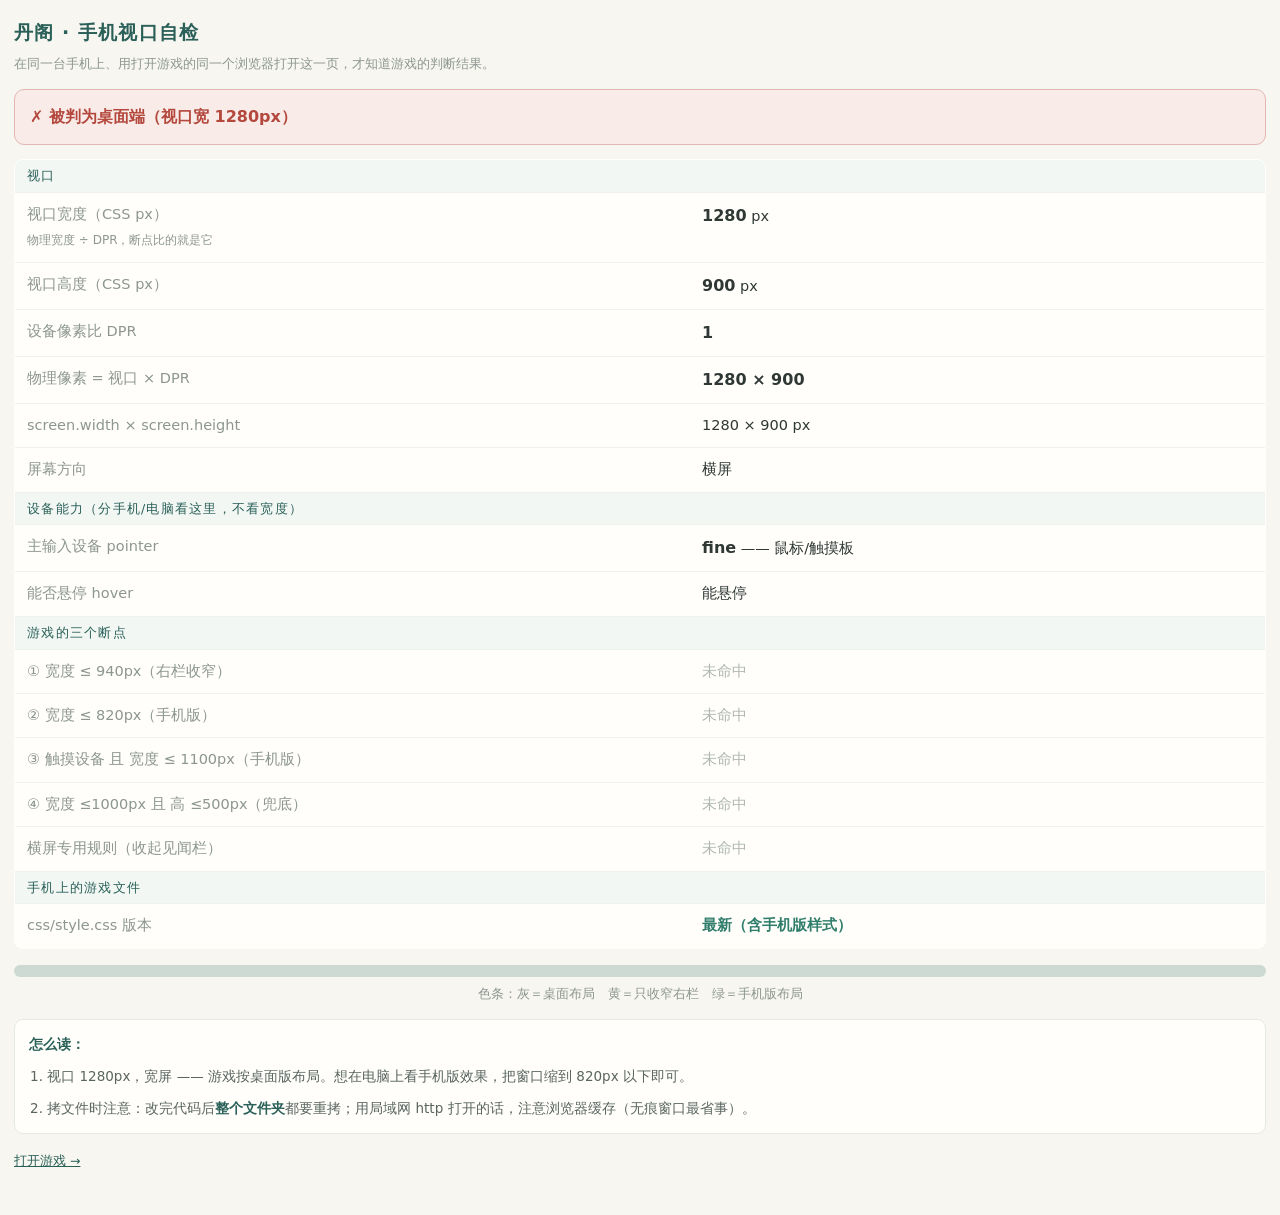
==== z-TempForAI/viewport-check.html @ 203ab41e "更新手机检测" ====
<!DOCTYPE html>
<html lang="zh-CN">

<head>
  <meta charset="UTF-8">
  <meta name="viewport" content="width=device-width, initial-scale=1">
  <title>丹阁 · 手机视口自检</title>
  <!-- 加载游戏样式表只为读出 --dange-css-ver（判断手机上是不是最新 CSS）；随之而来的全局样式由下面这层 <style> 覆盖 -->
  <link rel="stylesheet" href="../css/style.css" onerror="window.__vhCssMissing=1">
  <style>
    /* 覆盖游戏样式表的影响：本页只要「白底 + 可滚动」 */
    html, body { height: auto; overflow: auto; }
    body {
      background: #f7f6f0; color: #2f3835;
      margin: 0; padding: 16px 14px 30px;
      font: 15px/1.75 "Microsoft YaHei", "PingFang SC", system-ui, sans-serif;
      -webkit-text-size-adjust: 100%;
    }

    h1 { margin: 0 0 4px; font-size: 19px; letter-spacing: .06em; color: #2a6058; }
    .vh-sub { margin: 0 0 14px; font-size: 12.5px; color: #8d9691; }

    .vh-verdict { padding: 13px 15px; border-radius: 10px; font-weight: 700; margin-bottom: 14px; font-size: 16px; }
    .vh-verdict.yes { background: #e8f3f0; border: 1px solid #b9dcd0; color: #2f7d6a; }
    .vh-verdict.mid { background: #f9f2dd; border: 1px solid #e0cd9c; color: #8a6a12; }
    .vh-verdict.no { background: #f8ebe8; border: 1px solid #e2b6b0; color: #b4483d; }

    table { width: 100%; border-collapse: collapse; background: #fffefb; border: 1px solid #e4e9e4; border-radius: 9px; overflow: hidden; font-size: 14.5px; }
    td { padding: 9px 12px; border-bottom: 1px solid #eef1ee; vertical-align: top; }
    td:first-child { color: #8d9691; width: 54%; }
    td b { font-size: 16px; }
    tr:last-child td { border-bottom: 0; }
    tr.vh-sep td { background: #f2f7f4; color: #2a6058; font-size: 12.5px; letter-spacing: .1em; padding: 5px 12px; }

    .vh-hit { color: #2f7d6a; font-weight: 700; }
    .vh-miss { color: #b0b8b3; }
    .vh-bad { color: #b4483d; font-weight: 700; }

    .vh-block { margin-top: 14px; padding: 12px 14px; background: #fffefb; border: 1px solid #e4e9e4; border-radius: 9px; font-size: 13.5px; line-height: 1.8; color: #5a6560; }
    .vh-block b { color: #2a6058; }
    .vh-block ol { margin: 8px 0 0; padding-left: 1.35em; }
    .vh-block li { margin-bottom: 8px; }
    .vh-block li:last-child { margin-bottom: 0; }

    .vh-probe { height: 12px; border-radius: 6px; background: #cdd9d3; margin-top: 16px; }
    .vh-probe-label { margin-top: 6px; font-size: 12.5px; color: #8d9691; text-align: center; }
    @media (max-width: 940px) { .vh-probe { background: #e0cd9c; } }
    @media (max-width: 820px), (pointer: coarse) and (max-width: 1100px), (max-width: 1000px) and (max-height: 500px) { .vh-probe { background: #2f7d6a; } }
  </style>
</head>

<body>
  <h1>丹阁 · 手机视口自检</h1>
  <p class="vh-sub">在同一台手机上、用打开游戏的同一个浏览器打开这一页，才知道游戏的判断结果。</p>

  <div id="vh-verdict" class="vh-verdict"></div>
  <table>
    <tbody id="vh-rows"></tbody>
  </table>

  <div class="vh-probe"></div>
  <div class="vh-probe-label">色条：灰＝桌面布局　黄＝只收窄右栏　绿＝手机版布局</div>

  <div class="vh-block" id="vh-tips"></div>

  <p class="vh-sub" style="margin-top:16px">
    <a href="../index.html" style="color:#2a6058">打开游戏 →</a>
  </p>

  <script>
    (function () {
      var Q_PHONE = '(max-width: 820px), (pointer: coarse) and (max-width: 1100px), (max-width: 1000px) and (max-height: 500px)';
      var Q_LAND = '(max-width: 1000px) and (max-height: 500px), (pointer: coarse) and (orientation: landscape) and (max-height: 620px)';

      function render() {
        var W = window.innerWidth, H = window.innerHeight;
        var dpr = window.devicePixelRatio || 1;
        var sc = window.screen || {};
        var q = function (s) { return window.matchMedia(s).matches; };

        var m940 = q('(max-width: 940px)');
        var m820 = q('(max-width: 820px)');
        var mCoarse = q('(pointer: coarse)');
        var mTouchWide = mCoarse && q('(max-width: 1100px)');
        var mShort = q('(max-width: 1000px) and (max-height: 500px)');
        var mPhone = q(Q_PHONE);
        var mLand = q(Q_LAND);
        var portrait = q('(orientation: portrait)');

        // 读游戏样式表里的版本号：旧版 CSS 没有这个变量
        var ver = '';
        try {
          ver = (getComputedStyle(document.documentElement).getPropertyValue('--dange-css-ver') || '').trim();
        } catch (e) { }
        var cssState = window.__vhCssMissing ? 'missing' : (ver ? 'ok' : 'old');

        var v = document.getElementById('vh-verdict');
        if (mPhone) {
          v.className = 'vh-verdict yes';
          v.textContent = '✓ 游戏会启用手机版布局'
            + (m820 ? '' : mCoarse ? '（靠"触摸设备"条件）' : '（靠"矮屏"兜底条件）');
        } else if (m940) {
          v.className = 'vh-verdict mid';
          v.textContent = '△ 只会收窄右栏，未进手机版（视口宽 ' + W + 'px，要 ≤ 820px）';
        } else {
          v.className = 'vh-verdict no';
          v.textContent = '✗ 被判为桌面端（视口宽 ' + W + 'px）';
        }

        function row(k, val) { return '<tr><td>' + k + '</td><td>' + val + '</td></tr>'; }
        function flag(ok) { return ok ? '<span class="vh-hit">命中</span>' : '<span class="vh-miss">未命中</span>'; }
        function sep(t) { return '<tr class="vh-sep"><td colspan="2">' + t + '</td></tr>'; }

        document.getElementById('vh-rows').innerHTML =
          sep('视口') +
          row('视口宽度（CSS px）<br><span style="font-size:12px">物理宽度 ÷ DPR，断点比的就是它</span>', '<b>' + W + '</b> px') +
          row('视口高度（CSS px）', '<b>' + H + '</b> px') +
          row('设备像素比 DPR', '<b>' + dpr + '</b>') +
          row('物理像素 = 视口 × DPR', '<b>' + Math.round(W * dpr) + ' × ' + Math.round(H * dpr) + '</b>') +
          row('screen.width × screen.height', (sc.width || '?') + ' × ' + (sc.height || '?') + ' px') +
          row('屏幕方向', portrait ? '竖屏' : '横屏') +
          sep('设备能力（分手机/电脑看这里，不看宽度）') +
          row('主输入设备 pointer', mCoarse
            ? '<b>coarse</b> —— 手指/触摸笔'
            : '<b>fine</b> —— 鼠标/触摸板') +
          row('能否悬停 hover', q('(hover: none)') ? '不能悬停（典型触摸设备）' : '能悬停') +
          sep('游戏的三个断点') +
          row('① 宽度 ≤ 940px（右栏收窄）', flag(m940)) +
          row('② 宽度 ≤ 820px（手机版）', flag(m820)) +
          row('③ 触摸设备 且 宽度 ≤ 1100px（手机版）', flag(mTouchWide)) +
          row('④ 宽度 ≤1000px 且 高 ≤500px（兜底）', flag(mShort)) +
          row('横屏专用规则（收起见闻栏）', flag(mLand)) +
          sep('手机上的游戏文件') +
          row('css/style.css 版本', cssState === 'missing'
            ? '<span class="vh-bad">文件不存在</span>'
            : cssState === 'ok'
              ? '<span class="vh-hit">最新（含手机版样式）</span>'
              : '<span class="vh-bad">旧版（没有手机版样式）</span>');

        var tips = [];
        if (cssState === 'missing') {
          tips.push('<b>找不到 ../css/style.css</b> —— 手机上的文件夹不完整。把电脑上的整个项目文件夹重新拷过去，别只拷 index.html。');
        } else if (cssState === 'old') {
          tips.push('<b>手机上的 CSS 是旧版</b>（没有手机版样式）—— 这就是"没效果"的直接原因。把整个文件夹重新拷一次，再用无痕窗口打开（避开缓存）。');
        } else if (mPhone) {
          tips.push('断点、文件都没问题，<b>游戏应该已经进了手机版布局</b>：单栏、见闻缩到底部一条、标签页变窄、战斗按钮 2×2 大按钮。');
          tips.push('若游戏仍是电脑版的宽扁样子：先确认打开的是<b>这个文件夹里</b>的 index.html（手机上可能存了不止一份），再强制刷新一次。');
        } else if (portrait && mCoarse) {
          tips.push('你是触摸设备、竖屏握持，视口却宽达 ' + W + 'px（手机竖屏通常是 360~430px），超出了 1100px 档。');
          tips.push('视口被撑这么宽，多半是浏览器开着 <b>「电脑版网站 / 请求桌面站点」</b>。关掉它，或换用系统自带浏览器直接打开游戏文件。');
        } else if (portrait) {
          tips.push('竖屏窗口 + 鼠标/触摸板：这是桌面浏览器的窄高窗口（宽 ' + W + 'px），游戏走"右栏收窄"这一档，属于预期行为。');
        } else if (W > 1100) {
          tips.push('视口 ' + W + 'px，宽屏 —— 游戏按桌面版布局。想在电脑上看手机版效果，把窗口缩到 820px 以下即可。');
        } else {
          tips.push('视口 ' + W + 'px 落在 940~1100px 之间、且不是触摸设备：游戏只收窄右栏。折叠屏展开态目前正是落在这一档。');
        }
        tips.push('拷文件时注意：改完代码后<b>整个文件夹</b>都要重拷；用局域网 http 打开的话，注意浏览器缓存（无痕窗口最省事）。');

        document.getElementById('vh-tips').innerHTML =
          '<b>怎么读：</b><ol><li>' + tips.join('</li><li>') + '</li></ol>';
      }

      render();
      // 转屏 / 改窗口大小时重新判定（手机上把屏幕转过来是最常见的动作）
      window.addEventListener('resize', render);
      window.addEventListener('orientationchange', function () { setTimeout(render, 150); });
    })();
  </script>
</body>

</html>
---- css/style.css ----
/* ============================================================
 * 丹阁 · 样式  ——  淡雅「青」主题
 * ==========================================================*/
:root {
  /* 纸与墨 */
  --paper: #f7f6f0;
  --panel: #fffefb;
  --panel2: #f2f7f4;
  --ink: #2f3835;
  --ink2: #5a6560;
  --dim: #8d9691;
  --line: #e4e9e4;
  --line2: #cdd9d3;

  /* 主题：青 */
  --qing: #3f8378;
  --qing-d: #2a6058;
  --qing-l: #e8f3f0;

  /* 点缀：朱砂 / 藤黄 / 紫 */
  --zhu: #b4483d;
  --zhu-l: #f8ebe8;
  --teng-l: #f9f2dd;
  --zi: #6d5a99;

  /* 兼容旧变量名 */
  --gold: #a8801f;
  --gold2: #8a6a12;
  --good: #2f7d6a;
  --bad: #b4483d;

  --shadow: 0 1px 2px rgba(47, 56, 53, .05), 0 10px 26px -20px rgba(47, 56, 53, .45);

  /* 样式版本号：z-TempForAI/viewport-check.html 读它来判断手机上跑的是不是最新 CSS */
  --dange-css-ver: 1;
}

* { box-sizing: border-box; }

html, body { height: 100%; margin: 0; }

body {
  background:
    radial-gradient(1100px 640px at 10% -12%, #eef6f3 0%, transparent 62%),
    radial-gradient(900px 560px at 94% -6%, #f7f2e6 0%, transparent 58%),
    var(--paper);
  color: var(--ink);
  font-family: "Microsoft YaHei", "PingFang SC", system-ui, sans-serif;
  font-size: 14px;
  overflow: hidden;
}

button { font-family: inherit; }

.hidden { display: none !important; }
.dim { color: var(--dim); }
.good-t { color: var(--good); }
.bad-t { color: var(--bad); }
.gold { color: var(--gold); }
.ins { color: var(--zi); }
.hi { color: var(--qing-d); }

/* ---------------- 布局 ---------------- */
#app { height: 100vh; display: grid; grid-template-rows: auto 1fr; }

#hud-wrap {
  position: relative;
  display: flex;
  align-items: center;
  gap: 12px;
  padding: 10px 18px;
  border-bottom: 1px solid var(--line);
  background: rgba(255, 254, 251, .82);
  backdrop-filter: blur(8px);
  box-shadow: inset 0 -1px 0 rgba(255, 255, 255, .8);
}

#hud { flex: 1; display: flex; align-items: center; gap: 24px; min-width: 0; }

.hud-left { display: flex; align-items: baseline; gap: 14px; }

.brand {
  font-family: "Songti SC", "STSong", "SimSun", serif;
  font-size: 26px;
  letter-spacing: .12em;
  color: var(--qing-d);
  text-shadow: 0 1px 0 #fff, 0 0 16px rgba(63, 131, 120, .22);
}
.brand em { color: var(--zhu); font-style: normal; }

.date { color: var(--dim); font-size: 13px; }
.date .season { color: var(--qing); }

.hud-stats { display: flex; gap: 18px; flex: 1; min-width: 0; }
.stat { display: flex; flex-direction: column; line-height: 1.35; white-space: nowrap; }
.stat label { font-size: 11px; color: var(--dim); letter-spacing: .1em; }
.stat b { font-size: 14px; font-weight: 600; }
.stat b.realm { color: var(--qing-d); }

.hud-bars { display: flex; flex-direction: column; gap: 5px; width: 240px; }

.bar {
  position: relative;
  height: 17px;
  border-radius: 9px;
  background: #eef1ee;
  border: 1px solid var(--line);
  overflow: hidden;
}
.bar i { display: block; height: 100%; transition: width .35s ease; border-radius: 9px; }
.bar span {
  position: absolute; inset: 0;
  display: flex; align-items: center; justify-content: center;
  font-size: 11px; letter-spacing: .05em;
  color: #37403c;
  text-shadow: 0 1px 0 rgba(255, 255, 255, .9), 0 -1px 0 rgba(255, 255, 255, .55);
}
.bar.hp i { background: linear-gradient(90deg, #e7b7af, #d08379); }
.bar.exp i { background: linear-gradient(90deg, #a9d6cc, #74b3a5); }
.bar.big { height: 22px; }
.bar.big span { font-size: 12px; }

#hud-tools { display: flex; gap: 8px; }

#body {
  display: grid;
  grid-template-columns: 1fr 320px;
  gap: 14px;
  padding: 14px 18px;
  min-height: 0;
}

/* min-width:0：grid 子项默认按内容撑开，窄屏会被列表内容顶出整页横向滚动条 */
#stage { display: flex; flex-direction: column; min-height: 0; min-width: 0; }

#tabs { display: flex; gap: 4px; flex-wrap: wrap; border-bottom: 1px solid var(--line); }

.tab {
  position: relative;
  padding: 8px 20px;
  background: transparent;
  border: 1px solid transparent;
  border-bottom: 2px solid transparent;
  border-radius: 8px 8px 0 0;
  color: var(--dim);
  cursor: pointer;
  font-size: 14px;
  letter-spacing: .18em;
  transition: .18s;
}
.tab:hover { color: var(--qing-d); background: var(--qing-l); }
.tab.on {
  color: var(--qing-d);
  background: var(--panel);
  border-color: var(--line);
  border-bottom-color: var(--qing);
  box-shadow: 0 -3px 12px -8px rgba(63, 131, 120, .5);
}
.badge {
  font-style: normal;
  display: inline-grid; place-items: center;
  min-width: 18px; height: 18px; padding: 0 5px;
  margin-left: 6px; border-radius: 9px;
  background: #eceee9; color: var(--dim);
  font-size: 11px; letter-spacing: 0; vertical-align: 2px;
}
.badge.hot { background: var(--zhu); color: #fff; }

#view { flex: 1; overflow-y: auto; padding: 12px 6px 0 0; min-height: 0; }

#right { min-height: 0; display: flex; }

#logbox {
  flex: 1;
  overflow-y: auto;
  background: var(--panel);
  border: 1px solid var(--line);
  border-radius: 10px;
  padding: 10px 12px;
  box-shadow: var(--shadow);
}
.log-title {
  font-family: "Songti SC", "STSong", "SimSun", serif;
  font-size: 17px; letter-spacing: .3em; color: var(--qing-d);
  border-bottom: 1px dashed var(--line2);
  padding-bottom: 8px; margin-bottom: 8px;
  text-align: center;
}
.log-item { margin-bottom: 9px; font-size: 13px; line-height: 1.55; }
.log-item .lt { color: #a2aca6; font-size: 11px; display: block; }
.log-item p { margin: 1px 0 0; }
.log-item.good p { color: #2f7d6a; }
.log-item.bad p { color: #a8412f; }
.log-item.big p { color: #8a6a12; }
.log-item.insight p { color: #6d5a99; }
.log-item.cult p { color: #2f6b8f; }
.log-item.warn p { color: #9a7418; }
/* 例行通知：撤贴、药力消退之类，看得到但不抢眼 */
.log-item.dim p { color: #b3bcb7; font-size: 12px; }
.log-item.dim .lt { color: #c3cbc6; }

/* ---------------- 卡片 ---------------- */
.card {
  background: var(--panel);
  border: 1px solid var(--line);
  border-radius: 10px;
  padding: 12px 14px;
  margin-bottom: 12px;
  box-shadow: var(--shadow);
}
.card-hd {
  display: flex; align-items: baseline; justify-content: space-between;
  gap: 12px; margin-bottom: 10px;
}
.card-hd h3 {
  margin: 0;
  font-family: "Songti SC", "STSong", "SimSun", serif;
  font-size: 17px; letter-spacing: .22em; color: var(--qing-d);
  padding-left: 11px; position: relative;
}
.card-hd h3::before {
  content: ''; position: absolute; left: 0; top: 50%; transform: translateY(-50%);
  width: 3px; height: 15px; border-radius: 2px; background: var(--qing);
}
.card-ft {
  display: flex; align-items: center; justify-content: space-between;
  gap: 10px; margin-top: 10px;
  padding-top: 10px; border-top: 1px dashed var(--line2);
}
.card-ft.wrap { flex-wrap: wrap; }
.pad { margin: 6px 0; }

.grid2 { display: grid; grid-template-columns: 1fr 1fr; gap: 12px; align-items: start; }
.grid2.wide-left { grid-template-columns: 1.55fr 1fr; }
.grid3 { display: grid; grid-template-columns: repeat(3, 1fr); gap: 12px; }

.mini {
  background: var(--panel); border: 1px solid var(--line);
  border-radius: 10px; padding: 10px 14px;
  display: flex; flex-direction: column; gap: 4px;
  box-shadow: var(--shadow);
}
.mini label { font-size: 11px; color: var(--dim); letter-spacing: .1em; }
.mini b { font-size: 18px; color: var(--qing-d); }

.hint-bar {
  background: linear-gradient(90deg, var(--qing-l), rgba(232, 243, 240, .25));
  border-left: 3px solid var(--qing);
  padding: 9px 14px; border-radius: 6px; margin-bottom: 12px;
  font-size: 13px; color: var(--ink2); line-height: 1.75;
}
.hint-bar b { color: var(--qing-d); }

/* ---------------- 按钮 ---------------- */
.btn {
  padding: 7px 16px;
  border-radius: 7px;
  border: 1px solid var(--line2);
  background: #fff;
  color: var(--ink2);
  cursor: pointer;
  font-size: 13px;
  letter-spacing: .05em;
  transition: .16s;
}
.btn:hover:not(:disabled) {
  border-color: var(--qing); color: var(--qing-d);
  background: var(--qing-l); transform: translateY(-1px);
}
.btn:disabled { opacity: .42; cursor: not-allowed; }
.btn.primary {
  background: linear-gradient(180deg, #4a9084, var(--qing));
  border-color: var(--qing-d);
  color: #fff;
  text-shadow: 0 1px 1px rgba(0, 0, 0, .12);
}
.btn.primary:hover:not(:disabled) { background: linear-gradient(180deg, #407f75, var(--qing-d)); color: #fff; }
.btn.ghost { background: transparent; border-color: var(--line); color: var(--dim); }
.btn.ghost:hover:not(:disabled) { color: var(--qing-d); border-color: var(--line2); background: var(--panel2); }
.btn.tiny { padding: 4px 10px; font-size: 12px; border-radius: 6px; }
.btn.wide { width: 100%; margin: 0 0 6px; text-align: left; }

.inp {
  background: #fff; border: 1px solid var(--line2); color: var(--ink);
  border-radius: 6px; padding: 5px 8px; font-size: 13px; font-family: inherit;
}
.inp.price { width: 82px; }
.inp:focus { outline: none; border-color: var(--qing); box-shadow: 0 0 0 3px var(--qing-l); }

/* ---------------- 丹阁 ---------------- */
.shelf-list { display: flex; flex-direction: column; gap: 7px; }
.slot {
  display: flex; align-items: center; gap: 10px;
  background: var(--panel2);
  border: 1px solid var(--line);
  border-radius: 8px; padding: 8px 12px;
}
.slot.empty { color: #b3bcb7; justify-content: center; border-style: dashed; font-size: 12px; background: transparent; }
.slot-name { flex: 1; font-size: 14px; }
.slot-mid { display: flex; align-items: center; gap: 8px; }
.slot-right { display: flex; align-items: center; gap: 8px; width: 128px; justify-content: flex-end; }

.qn { font-size: 12px; margin-right: 5px; letter-spacing: .05em; }

.tag {
  font-size: 11px; padding: 2px 7px; border-radius: 4px;
  border: 1px solid var(--line2); color: var(--ink2); background: #fff;
}
.tag.good { color: var(--good); border-color: #a9d3c6; background: #eef8f4; }
.tag.bad { color: var(--bad); border-color: #e2b6b0; background: var(--zhu-l); }
.tag.cult { color: #2f6b8f; border-color: #b3d0e2; background: #eef5fa; }
.tag.heal { color: #2f7d6a; border-color: #a9d3c6; background: #eef8f4; }
.tag.buff { color: #9a7418; border-color: #e0cd9c; background: var(--teng-l); }
.tag.beauty { color: #a5528a; border-color: #e0b8d4; background: #f9eef6; }
.tag.rare { color: var(--zhu); border-color: #e2b6b0; background: var(--zhu-l); }

.stock-list { display: flex; flex-direction: column; gap: 6px; max-height: 330px; overflow-y: auto; }
.pill-row {
  display: grid; grid-template-columns: 1fr auto 88px auto;
  align-items: center; gap: 8px;
  padding: 6px 10px; border-radius: 7px;
  background: var(--panel2); border: 1px solid var(--line);
}
.pr-name { font-size: 13px; }
.pr-cnt { color: var(--dim); font-size: 12px; }

/* ---------------- 丹房 ---------------- */
.recipe-list { display: flex; flex-direction: column; gap: 8px; max-height: 560px; overflow-y: auto; padding-right: 4px; }
.recipe {
  border: 1px solid var(--line); border-radius: 9px; padding: 10px 12px;
  cursor: pointer; transition: .16s;
  background: var(--panel2);
}
.recipe:hover { border-color: var(--line2); background: #fff; }
.recipe.on {
  border-color: var(--qing);
  background: linear-gradient(90deg, var(--qing-l), rgba(255, 255, 255, .3));
  box-shadow: 0 0 0 3px var(--qing-l);
}
.rc-hd { display: flex; justify-content: space-between; align-items: baseline; gap: 10px; }
.rc-hd b { font-size: 15px; letter-spacing: .08em; color: var(--qing-d); }
.rc-hd-r { display: flex; align-items: baseline; gap: 8px; flex: 0 0 auto; }

.rc-stock {
  font-size: 11.5px; padding: 1px 7px; border-radius: 4px; white-space: nowrap;
  border: 1px solid var(--line2); color: var(--ink2); background: #fff;
}
.rc-stock.ok { color: var(--good); border-color: #a9d3c6; background: #eef8f4; }
.rc-stock.mid { color: #9a7418; border-color: #e0cd9c; background: var(--teng-l); }
.rc-stock.short { color: var(--zhu); border-color: #e2b6b0; background: var(--zhu-l); }
.rc-stock.none { color: var(--dim); border-style: dashed; background: transparent; }

.stock-detail { font-size: 11.5px; color: #b0b8b3; margin-left: 4px; }
.rc-tag { display: flex; gap: 8px; align-items: center; margin: 6px 0; font-size: 12px; }
.rc-mats { display: flex; flex-wrap: wrap; gap: 6px; }
.mat {
  font-size: 12px; padding: 2px 8px; border-radius: 4px;
  background: #eef8f4; border: 1px solid #b9dcd0; color: #2f7d6a;
}
.mat.lack { background: var(--zhu-l); border-color: #e2b6b0; color: #a8412f; }
.rc-ok { margin-top: 6px; font-size: 12px; }
.lack-tip { color: var(--dim); font-size: 11.5px; }

.fire-list { display: flex; flex-direction: column; gap: 7px; }
.fire {
  display: flex; flex-direction: column; align-items: flex-start; gap: 2px;
  padding: 8px 12px; border-radius: 8px; cursor: pointer;
  background: var(--panel2); border: 1px solid var(--line);
  color: var(--ink); text-align: left; transition: .16s;
}
.fire span { font-size: 11px; color: var(--dim); }
.fire:hover { border-color: var(--line2); background: #fff; }
.fire.on { border-color: var(--qing); background: var(--qing-l); }
.fire.on b { color: var(--qing-d); }

/* 开炉预估：炸炉 + 四档品质的绝对概率 */
.odds { margin-top: 10px; padding-top: 10px; border-top: 1px dashed var(--line2); }
.odds-hd {
  display: flex; justify-content: space-between; align-items: baseline;
  margin-bottom: 7px; font-size: 12.5px; color: var(--qing-d); letter-spacing: .14em;
}
.odds-hd .dim { letter-spacing: 0; font-size: 12px; }
.odds-bar {
  display: flex; height: 11px; border-radius: 6px; overflow: hidden;
  background: #eceeeb; border: 1px solid var(--line);
}
.odds-bar i { display: block; min-width: 0; transition: flex-grow .25s ease; }
.odds-legend { display: flex; flex-wrap: wrap; gap: 4px 12px; margin-top: 7px; font-size: 12px; color: var(--dim); }
.odds-legend span { display: inline-flex; align-items: center; gap: 4px; white-space: nowrap; }
.odds-legend em { width: 8px; height: 8px; border-radius: 2px; flex: 0 0 8px; }
.odds-legend b { color: var(--ink); font-weight: 600; }
.odds-legend .fail b { color: var(--dim); }

/* ---------------- 委托订单 ---------------- */
.shop-notice { padding: 12px 14px 14px; }
.notice-item {
  border: 1px solid var(--line); border-radius: 9px;
  padding: 10px 13px; background: var(--panel2);
}
.notice-item.accent { background: linear-gradient(180deg, #fff, var(--qing-l)); border-color: #b9dcd0; }
.notice-item b {
  font-family: "Songti SC", "STSong", "SimSun", serif;
  font-size: 15px; letter-spacing: .14em; color: var(--qing-d); display: block; margin-bottom: 4px;
}
.notice-item p { margin: 0; font-size: 12.5px; line-height: 1.75; color: var(--ink2); }
.notice-item p b { display: inline; font-family: inherit; font-size: inherit; letter-spacing: 0; }
.notice-item .btn { margin-top: 9px; }

/* min(Xpx,100%)：容器比 X 还窄时（手机）自动收成一列，别把页面顶宽 */
.ord-list { display: grid; grid-template-columns: repeat(auto-fill, minmax(min(300px, 100%), 1fr)); gap: 11px; }
.ord {
  border: 1px solid var(--line); border-left: 3px solid var(--line2);
  border-radius: 9px; padding: 10px 13px;
  background: var(--panel2);
  display: flex; flex-direction: column; gap: 7px;
  transition: .18s;
}
.ord.ready { background: linear-gradient(180deg, #fff, #f1f9f5); border-color: #b9dcd0; border-left-color: var(--qing); }
.ord.rush { border-left-color: var(--zhu); background: linear-gradient(180deg, #fff, #fdf4f2); }
.ord.rush.ready { border-left-color: var(--zhu); box-shadow: 0 0 0 3px var(--zhu-l); }
/* 墙上待接的贴子：虚线左边框，与已接的区分开 */
.ord.pending { border-left-style: dashed; background: #fbfbf8; }
.ord.pending.rush { border-left-color: var(--zhu); }
.ord.pending .ord-want b { color: var(--ink); }

.ord-hd { display: flex; align-items: center; gap: 7px; flex-wrap: wrap; }
.ord-hd b { font-size: 14px; letter-spacing: .08em; }
.ord-dot { width: 9px; height: 9px; border-radius: 50%; flex: 0 0 9px; }
.ord-reason { font-size: 12px; color: var(--dim); flex: 1; min-width: 0; }

.ord-want { font-size: 13.5px; color: var(--ink2); }
.ord-want b { color: var(--qing-d); font-size: 15px; letter-spacing: .06em; }
.ord-q {
  font-size: 11.5px; margin-left: 6px; padding: 1px 7px; border-radius: 4px;
  background: #fff; border: 1px solid var(--line2); color: var(--ink2);
}

.ord-meta { display: flex; gap: 14px; flex-wrap: wrap; font-size: 12.5px; color: var(--ink2); }
.ord-meta b { font-size: 14px; }

.ord-ft {
  display: flex; align-items: center; gap: 8px;
  padding-top: 8px; border-top: 1px dashed var(--line2);
}
.ord-left { font-size: 12.5px; color: var(--ink2); }
.ord-stock { font-size: 12.5px; margin-right: auto; }

.tag.rush { color: #fff; background: var(--zhu); border-color: var(--zhu); letter-spacing: .08em; }
.tag.rush.plain { color: var(--zhu); background: var(--zhu-l); border-color: #e2b6b0; }
.tag.open-tag { color: var(--qing-d); background: var(--qing-l); border-color: #b9dcd0; }

@media (max-width: 940px) {
  .ord-list { grid-template-columns: 1fr; }
}

/* ---------------- 秘境 ---------------- */
.dg-list { display: grid; grid-template-columns: repeat(auto-fill, minmax(min(310px, 100%), 1fr)); gap: 12px; }
.dg-card {
  border: 1px solid var(--line); border-radius: 10px; padding: 12px 14px;
  background: var(--panel2);
  display: flex; flex-direction: column; gap: 6px;
}
.dg-card.lock { opacity: .58; background: #f6f6f3; }
.dg-hd { display: flex; justify-content: space-between; align-items: baseline; }
.dg-hd b {
  font-family: "Songti SC", "STSong", "SimSun", serif;
  font-size: 17px; letter-spacing: .16em; color: var(--qing-d);
}
.dg-desc { margin: 0; font-size: 12.5px; color: var(--ink2); line-height: 1.7; }
.dg-mats { display: flex; flex-wrap: wrap; gap: 5px; }
.dg-enemy { font-size: 12px; }
.dg-ft { margin-top: auto; padding-top: 8px; display: flex; justify-content: flex-end; }

.explore-wrap { display: flex; flex-direction: column; gap: 10px; height: 100%; }
.explore-top {
  display: flex; align-items: center; gap: 22px; flex-wrap: wrap;
  background: var(--panel); border: 1px solid var(--line);
  border-radius: 10px; padding: 9px 16px;
  box-shadow: var(--shadow);
}
.et-item { display: flex; flex-direction: column; }
.et-item label { font-size: 11px; color: var(--dim); }
.et-item b { font-size: 14px; color: var(--qing-d); }
/* 灵力用紫色，和气血的青色区分开 */
.et-item b#et-mp { color: #6d5a99; }
.et-btns { display: flex; gap: 8px; margin-left: auto; }

.canvas-box {
  position: relative;
  border-radius: 10px; overflow: hidden;
  border: 1px solid var(--line2);
  box-shadow: var(--shadow);
  line-height: 0;
}
#dg-canvas { width: 100%; height: auto; display: block; cursor: pointer; }
.explore-hint { font-size: 12px; color: var(--dim); text-align: center; }

/* ---------------- 战斗 ---------------- */
/* 全屏模态层：面板高于视口（窄屏/矮屏）时整层可滚，按钮永远够得着 */
#battle-layer {
  position: fixed; inset: 0; z-index: 55;
  display: flex; align-items: flex-start; justify-content: center;
  padding: 14px;
  overflow-y: auto;
  background: rgba(240, 244, 241, .82);
  line-height: 1.5;
  backdrop-filter: blur(3px);
}
.bt-panel {
  position: relative;
  margin: auto;                       /* 富余时居中，不足时从顶部起可滚 */
  width: min(660px, 100%);
  background: var(--panel);
  border: 1px solid var(--line2);
  border-radius: 14px;
  padding: 16px 20px;
  box-shadow: 0 24px 60px -26px rgba(47, 56, 53, .65);
  animation: pop .25s ease;
}
@keyframes pop { from { transform: scale(.94); opacity: 0; } to { transform: scale(1); opacity: 1; } }

.bt-top { display: flex; align-items: center; gap: 14px; margin-bottom: 10px; }
.bt-info { flex: 1; display: flex; flex-direction: column; gap: 5px; }
.bt-name { font-size: 15px; letter-spacing: .1em; color: var(--qing-d); }
.bt-num { font-size: 12px; color: var(--dim); }

.hpbar {
  height: 14px; border-radius: 7px; overflow: hidden;
  background: #eef1ee; border: 1px solid var(--line);
}
.hpbar i { display: block; height: 100%; transition: width .3s ease; }
.hpbar.enemy i { background: linear-gradient(90deg, #e7b7af, #cd7a70); }
.hpbar.player i { background: linear-gradient(90deg, #a9d6cc, #74b3a5); }

.bt-log {
  height: 128px; overflow-y: auto;
  background: var(--panel2);
  border: 1px solid var(--line); border-radius: 8px;
  padding: 8px 12px; font-size: 13px; color: var(--ink2);
  margin-bottom: 10px;
}
.bt-log .cur { color: var(--qing-d); font-weight: 600; }
.bt-bottom { display: flex; flex-direction: column; gap: 10px; }
.bt-actions { display: flex; gap: 8px; flex-wrap: wrap; }

.bt-float { position: absolute; inset: 0; pointer-events: none; }
.dmg {
  position: absolute; font-weight: 700; font-size: 24px;
  animation: floatUp .9s ease forwards;
  text-shadow: 0 1px 0 #fff, 0 -1px 0 #fff, 1px 0 0 #fff, -1px 0 0 #fff;
}
.dmg.enemy { top: 34px; left: 44%; color: #b06a1e; }
.dmg.player { bottom: 96px; left: 44%; color: var(--zhu); }
@keyframes floatUp {
  0% { transform: translateY(8px) scale(.8); opacity: 0; }
  30% { transform: translateY(0) scale(1.15); opacity: 1; }
  100% { transform: translateY(-34px) scale(1); opacity: 0; }
}

/* ---------------- 修炼 / 感悟 / 市集 ---------------- */
.realm-box { display: flex; flex-direction: column; gap: 10px; margin-bottom: 8px; }
.realm-name {
  font-family: "Songti SC", "STSong", "SimSun", serif;
  font-size: 30px; letter-spacing: .3em; color: var(--qing-d);
  text-align: center; text-shadow: 0 1px 0 #fff, 0 0 24px rgba(63, 131, 120, .28);
}
.attr-row { display: flex; gap: 18px; flex-wrap: wrap; font-size: 13px; color: var(--dim); }
.attr-row b { color: var(--ink); }

/* 突破预览 */
.break-preview {
  display: flex; align-items: baseline; flex-wrap: wrap; gap: 6px 10px;
  margin: 8px 0 10px; padding: 9px 12px;
  border: 1px solid #b9dcd0; border-radius: 8px;
  background: linear-gradient(180deg, #fff, var(--qing-l));
}
.bp-label { font-size: 11px; color: var(--dim); letter-spacing: .1em; }
.break-preview b { font-family: "Songti SC", "STSong", "SimSun", serif; font-size: 16px; letter-spacing: .12em; color: var(--qing-d); }
.bp-gain { font-size: 12px; color: var(--ink2); }
.bp-gain em { font-style: normal; color: var(--zhu); font-weight: 600; }

/* 按钮上的消耗金额 */
.btn .cost {
  display: block; font-style: normal; font-size: 11px;
  color: var(--teng); letter-spacing: 0; margin-top: 1px;
}
.btn:disabled .cost { color: var(--dim); }
.btn.primary .cost { color: #f3e3b8; }
.buff {
  color: var(--good); border: 1px solid #a9d3c6; background: #eef8f4;
  border-radius: 4px; padding: 1px 7px; font-size: 12px; margin-right: 6px;
}

.item-list { display: flex; flex-wrap: wrap; gap: 6px; }
.item-list .btn.wide { width: auto; min-width: 190px; }

.talent-grid { display: grid; grid-template-columns: repeat(auto-fill, minmax(min(212px, 100%), 1fr)); gap: 12px; }
.tal {
  background: var(--panel); border: 1px solid var(--line);
  border-radius: 10px; padding: 11px 13px;
  box-shadow: var(--shadow);
}
.tal-hd { display: flex; justify-content: space-between; align-items: baseline; }
.tal-hd b { color: var(--qing-d); letter-spacing: .1em; }
.tal-bar { height: 6px; background: #eceeeb; border-radius: 3px; margin: 8px 0; overflow: hidden; }
.tal-bar i { display: block; height: 100%; background: linear-gradient(90deg, #9fd0c6, var(--qing)); }
.tal-desc { font-size: 12px; color: var(--dim); margin: 0 0 9px; line-height: 1.6; }
.big-ins { font-size: 20px; }

/* 参悟按钮上的双消耗（感悟 + 灵石） */
.tal .btn.tiny {
  display: flex; flex-direction: column; align-items: center;
  gap: 1px; width: 100%; padding: 6px 10px; line-height: 1.35;
}
.tal .btn.tiny .cost { font-size: 11px; color: var(--teng); }
.tal .btn.tiny .cost.lack { color: var(--zhu); }
.tal .btn.primary .cost { color: #f0e0b4; }
.tal .btn.primary .cost.lack { color: #f0c0b8; }

.mk-list { display: flex; flex-direction: column; gap: 5px; max-height: 460px; overflow-y: auto; }
.mk-row {
  display: grid; grid-template-columns: 1fr 78px 130px;
  align-items: center; gap: 8px;
  padding: 6px 10px; border-radius: 7px;
  background: var(--panel2); border: 1px solid var(--line);
}
.mk-name em { font-style: normal; margin-left: 6px; font-size: 11px; }
.mk-price { text-align: right; font-size: 13px; }
.mk-act { display: flex; gap: 6px; justify-content: flex-end; }

/* ---------------- 指要 ---------------- */
.flow { display: flex; align-items: stretch; gap: 6px; flex-wrap: wrap; }
.flow-node {
  flex: 1 1 140px; text-align: center; padding: 11px 10px;
  border: 1px solid var(--line2); border-radius: 10px;
  background: linear-gradient(180deg, #fff, var(--qing-l));
}
.flow-node b {
  display: block;
  font-family: "Songti SC", "STSong", "SimSun", serif;
  font-size: 16px; letter-spacing: .12em; color: var(--qing-d); margin-bottom: 3px;
}
.flow-node span { font-size: 12px; color: var(--ink2); line-height: 1.55; }
.flow-arrow { align-self: center; color: var(--line2); font-size: 17px; padding: 0 2px; }

.guide-grid { display: grid; grid-template-columns: repeat(auto-fill, minmax(min(272px, 100%), 1fr)); gap: 12px; }
.gsec {
  border: 1px solid var(--line); border-radius: 10px; padding: 12px 14px;
  background: var(--panel); box-shadow: var(--shadow);
}
.gsec h4 {
  margin: 0 0 8px; display: flex; align-items: center; gap: 8px;
  font-family: "Songti SC", "STSong", "SimSun", serif;
  font-size: 15px; letter-spacing: .16em; color: var(--qing-d);
}
.gsec h4 em {
  font-style: normal; flex: 0 0 22px; height: 22px; border-radius: 50%;
  background: var(--qing-l); color: var(--qing-d);
  display: grid; place-items: center; font-size: 12px; letter-spacing: 0;
}
.gsec ul { margin: 0; padding-left: 1.15em; font-size: 13px; line-height: 1.9; color: var(--ink2); }
.gsec b { color: var(--ink); }
.gsec .key { color: var(--qing-d); font-weight: 600; }

.steps { display: flex; flex-direction: column; gap: 11px; counter-reset: st; }
.step { display: flex; gap: 12px; align-items: flex-start; }
.step::before {
  counter-increment: st; content: counter(st);
  flex: 0 0 26px; height: 26px; border-radius: 50%;
  background: var(--qing-l); border: 1px solid #b9dcd0; color: var(--qing-d);
  display: grid; place-items: center; font-size: 13px;
}
.step p { margin: 0; font-size: 13px; line-height: 1.85; color: var(--ink2); }
.step b { color: var(--qing-d); }

table.tips { width: 100%; border-collapse: collapse; font-size: 13px; }
table.tips th, table.tips td { border-bottom: 1px solid var(--line); padding: 7px 10px; text-align: left; }
table.tips th { color: var(--qing-d); font-weight: 600; letter-spacing: .08em; background: var(--qing-l); }
table.tips tr:last-child td { border-bottom: 0; }
table.tips td.num { color: var(--gold2); white-space: nowrap; }

.faq { display: flex; flex-direction: column; gap: 12px; }
.faq-item { border-left: 3px solid #b9dcd0; padding: 1px 0 1px 12px; }
.faq-item > b { display: block; font-size: 13.5px; color: var(--qing-d); margin-bottom: 3px; }
.faq-item p { margin: 0; font-size: 13px; line-height: 1.85; color: var(--ink2); }
.faq-item p b { color: var(--ink); }

/* ---------------- 弹窗 ---------------- */
#modal-layer { position: fixed; inset: 0; z-index: 60; display: flex; align-items: center; justify-content: center; }
.modal-back { position: absolute; inset: 0; background: rgba(30, 40, 37, .32); backdrop-filter: blur(2px); }
.modal {
  position: relative;
  min-width: 340px; max-width: 520px;
  background: var(--panel);
  border: 1px solid var(--line2); border-radius: 14px;
  padding: 20px 24px;
  box-shadow: 0 26px 70px -28px rgba(47, 56, 53, .7);
  animation: pop .22s ease;
  line-height: 1.7;
}
.modal h3 {
  margin: 0 0 10px;
  font-family: "Songti SC", "STSong", "SimSun", serif;
  font-size: 22px; letter-spacing: .2em; color: var(--qing-d); text-align: center;
}
.modal h3.bad { color: var(--zhu); }
.modal h3.good { color: var(--qing); }
.modal-text { margin: 0; font-size: 13.5px; color: var(--ink2); line-height: 1.9; }
.modal-text b { color: var(--ink); }
.big-pill { font-size: 20px; letter-spacing: .1em; color: var(--ink); }
.pill-tag { border: 1px solid; border-radius: 4px; padding: 1px 7px; font-size: 12px; margin-right: 8px; background: #fff; }
.modal-actions { display: flex; gap: 10px; justify-content: flex-end; margin-top: 18px; }
.modal .item-list { max-height: 300px; overflow-y: auto; }

/* ---------------- Toast ---------------- */
#toasts {
  position: fixed; right: 22px; bottom: 22px; z-index: 80;
  display: flex; flex-direction: column; gap: 8px; align-items: flex-end;
}
.toast {
  padding: 9px 16px; border-radius: 8px;
  background: var(--panel);
  border: 1px solid var(--line2); color: var(--ink); font-size: 13px;
  box-shadow: 0 12px 30px -16px rgba(47, 56, 53, .55);
  opacity: 0; transform: translateX(20px); transition: .28s;
}
.toast.show { opacity: 1; transform: translateX(0); }
.toast.bad { border-color: #e2b6b0; color: #a8412f; background: var(--zhu-l); }
.toast.warn { border-color: #e0cd9c; color: #8a6a12; background: var(--teng-l); }
.toast.good { border-color: #a9d3c6; color: var(--good); background: #eef8f4; }

/* ---------------- 滚动条 ---------------- */
::-webkit-scrollbar { width: 9px; height: 9px; }
::-webkit-scrollbar-track { background: transparent; }
::-webkit-scrollbar-thumb { background: #d7ded9; border-radius: 5px; }
::-webkit-scrollbar-thumb:hover { background: #bcc7c1; }

@media (max-width: 940px) {
  #body { grid-template-columns: 1fr 220px; }
  .grid2, .grid2.wide-left, .grid3 { grid-template-columns: 1fr; }
  .hud-left { gap: 8px; }
  .brand { font-size: 20px; }
  .date { display: none; }
  .hud-stats { gap: 12px; }
  .stat { flex-direction: row; align-items: baseline; gap: 5px; }
  .stat label { font-size: 10px; }
  .stat b { font-size: 13px; }
  .hud-bars { width: 150px; }
  .bar span { font-size: 10px; }
}

/* ---------------- 手机（触摸设备 / 窄屏 / 矮屏） ----------------
   游戏以桌面端为主，这里只保证「能用、不乱、点得到」，不改桌面布局。
   判定不看"物理分辨率"，也不用 orientation —— 它是**两条互相独立的依据**：

     ① 视口宽度（CSS px）—— 管"排不排得下两栏"。
        物理像素 ÷ devicePixelRatio 才是这个值：1080p 手机竖屏 ≈ 393px，横屏 ≈ 894px。
     ② pointer: coarse —— 管"是不是触摸设备"（主输入是手指而不是鼠标）。
        光看宽度，手机横屏的 894px 和一台小笔记本的 894px 长得一模一样；
        但触摸能力分得开，手机/平板无论横竖屏都能认出来。

   orientation / aspect-ratio 只描述"视口是什么形状"，桌面窗口拉成竖条同样命中，
   把它们当手机判据会误伤桌面，所以不用。矮屏条件只作兜底（老浏览器不支持 pointer 查询时）。
   改这里的任一条件后，顺手跑一遍 z-TempForAI/viewport-check.html 的用例。 */
@media (max-width: 820px),                                  /* 窄屏：手机竖屏，桌面窄窗同理 */
       (pointer: coarse) and (max-width: 1100px),           /* 触摸设备：手机横屏、平板；iPad 横屏 1366 不命中 */
       (max-width: 1000px) and (max-height: 500px) {        /* 兜底：矮屏（横屏手机 / 桌面扁窗） */
  /* HUD 折行：数值一行，气血修为挤不下时自动落到第二行 */
  #hud-wrap { padding: 8px 12px; gap: 6px 10px; }
  #hud { flex-wrap: wrap; gap: 6px 12px; }
  .brand { font-size: 19px; }
  /* 这行不换行会把整页撑出横向滚动条 */
  .hud-stats { flex: 1 1 auto; flex-wrap: wrap; gap: 10px 16px; }
  .hud-bars { flex: 1 1 200px; }
  #hud-tools .btn { padding: 7px 12px; font-size: 12px; }

  /* 主体单列：见闻压到最下一条 */
  #body { grid-template-columns: 1fr; grid-template-rows: minmax(0, 1fr) 92px; gap: 8px; padding: 8px 12px 10px; }
  #view { padding: 10px 0 0; }
  .log-title { display: none; }
  #logbox { padding: 7px 10px; }
  .log-item { margin-bottom: 5px; }

  /* 标签页 */
  .tab { padding: 6px 9px; font-size: 12.5px; letter-spacing: .04em; }
  .badge { min-width: 16px; height: 16px; font-size: 10px; }

  /* 长列表随整页滚，别再套一层小滚动条 */
  .recipe-list, .stock-list, .mk-list { max-height: none; overflow: visible; }

  /* 秘境状态栏 */
  .explore-top { gap: 10px 16px; padding: 8px 12px; }
  .et-item label { font-size: 10px; }
  .et-item b { font-size: 15px; }
  .et-btns { margin-left: 0; flex: 1 1 100%; }
  .et-btns .btn { flex: 1; }
  .explore-hint { font-size: 11px; line-height: 1.7; }

  /* 战斗：2×2 大按钮，手指够得到；顺带关掉全屏模糊省性能 */
  #battle-layer { padding: 10px; backdrop-filter: none; background: rgba(240, 244, 241, .93); }
  .bt-panel { padding: 12px 13px; border-radius: 12px; }
  .bt-log { height: 84px; }
  .bt-actions { display: grid; grid-template-columns: 1fr 1fr; gap: 8px; }
  .bt-actions .btn { padding: 12px 6px; font-size: 14px; }
  .dmg { font-size: 21px; }
  .dmg.enemy { left: 50%; }
  .dmg.player { bottom: 132px; left: 50%; }

  /* 行式列表（货架 / 市场）：固定列排不下就折成两行，别互挤 */
  .inp.price { width: 70px; }
  .slot { flex-wrap: wrap; }
  .slot-right { width: auto; }
  .mk-row { grid-template-columns: 1fr auto; gap: 4px 8px; }
  .mk-act { grid-column: 1 / -1; justify-content: flex-start; }
  .pill-row { grid-template-columns: 1fr auto; gap: 6px 8px; }

  /* 弹窗 */
  #modal-layer { padding: 12px; }
  .modal { min-width: 0; width: 100%; max-height: 100%; overflow-y: auto; padding: 16px 18px; }
  .modal .modal-back { backdrop-filter: none; }
  .modal-actions { justify-content: stretch; }
  .modal-actions .btn { flex: 1; }

  /* Toast 铺满底部，免得在窄屏上被挤成一条 */
  #toasts { left: 12px; right: 12px; bottom: 12px; align-items: stretch; }
}

/* 手机横屏：视口不窄但很扁，见闻区太吃高度，先收起来。
   这里 orientation 派上了用场 —— 但它只用来描述"扁"这个形状，
   设备类型仍由 pointer: coarse 确认（否则桌面扁窗会被一并误伤）。 */
@media (max-width: 1000px) and (max-height: 500px),
       (pointer: coarse) and (orientation: landscape) and (max-height: 620px) {
  #hud-wrap { padding: 5px 12px; }
  #body { grid-template-rows: minmax(0, 1fr); }
  #right { display: none; }
  /* 地图按 22:14 铺满宽度会有 550px 高，超出矮屏；改成按剩余高度缩，保证一眼看全、不用滚 */
  .explore-hint { display: none; }
  .canvas-box { flex: 1 1 auto; min-height: 0; display: flex; justify-content: center; }
  #dg-canvas { width: auto; max-width: 100%; max-height: 100%; margin: 0 auto; }
}

/* 超窄屏：能省则省 */
@media (max-width: 420px) {
  .brand { font-size: 17px; }
  .hud-stats { gap: 8px 12px; }
  .stat b { font-size: 12.5px; }
  .tab { padding: 6px 8px; font-size: 12px; letter-spacing: 0; }
}
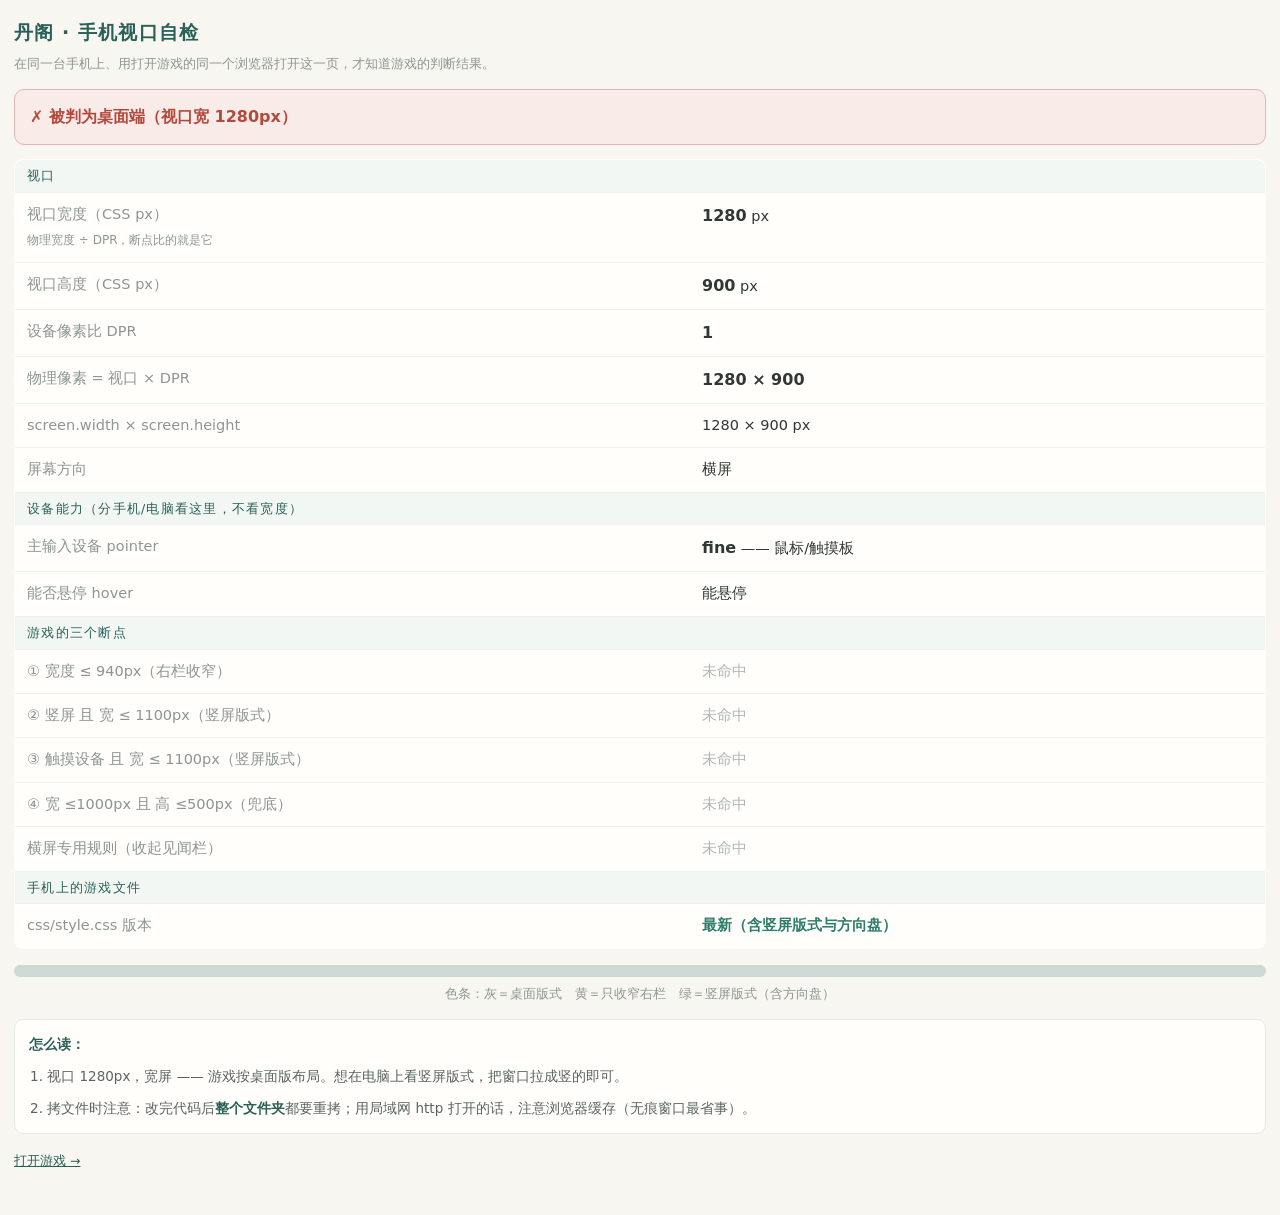
==== commit 4b0b8be0: "修复地图不全；竖屏适配：加方向键；" ====
--- a/z-TempForAI/viewport-check.html
+++ b/z-TempForAI/viewport-check.html
@@ -45,7 +45,8 @@
     .vh-probe { height: 12px; border-radius: 6px; background: #cdd9d3; margin-top: 16px; }
     .vh-probe-label { margin-top: 6px; font-size: 12.5px; color: #8d9691; text-align: center; }
     @media (max-width: 940px) { .vh-probe { background: #e0cd9c; } }
-    @media (max-width: 820px), (pointer: coarse) and (max-width: 1100px), (max-width: 1000px) and (max-height: 500px) { .vh-probe { background: #2f7d6a; } }
+    /* 与 css/style.css 的竖屏断点保持一致 */
+    @media (orientation: portrait) and (max-width: 1100px), (pointer: coarse) and (max-width: 1100px), (max-width: 1000px) and (max-height: 500px) { .vh-probe { background: #2f7d6a; } }
   </style>
 </head>
 
@@ -59,7 +60,7 @@
   </table>
 
   <div class="vh-probe"></div>
-  <div class="vh-probe-label">色条：灰＝桌面布局　黄＝只收窄右栏　绿＝手机版布局</div>
+  <div class="vh-probe-label">色条：灰＝桌面版式　黄＝只收窄右栏　绿＝竖屏版式（含方向盘）</div>
 
   <div class="vh-block" id="vh-tips"></div>
 
@@ -69,8 +70,9 @@
 
   <script>
     (function () {
-      var Q_PHONE = '(max-width: 820px), (pointer: coarse) and (max-width: 1100px), (max-width: 1000px) and (max-height: 500px)';
+      var Q_PHONE = '(orientation: portrait) and (max-width: 1100px), (pointer: coarse) and (max-width: 1100px), (max-width: 1000px) and (max-height: 500px)';
       var Q_LAND = '(max-width: 1000px) and (max-height: 500px), (pointer: coarse) and (orientation: landscape) and (max-height: 620px)';
+      var lastKey = null;
 
       function render() {
         var W = window.innerWidth, H = window.innerHeight;
@@ -79,7 +81,7 @@
         var q = function (s) { return window.matchMedia(s).matches; };
 
         var m940 = q('(max-width: 940px)');
-        var m820 = q('(max-width: 820px)');
+        var mPortrait = q('(orientation: portrait) and (max-width: 1100px)');
         var mCoarse = q('(pointer: coarse)');
         var mTouchWide = mCoarse && q('(max-width: 1100px)');
         var mShort = q('(max-width: 1000px) and (max-height: 500px)');
@@ -97,11 +99,11 @@
         var v = document.getElementById('vh-verdict');
         if (mPhone) {
           v.className = 'vh-verdict yes';
-          v.textContent = '✓ 游戏会启用手机版布局'
-            + (m820 ? '' : mCoarse ? '（靠"触摸设备"条件）' : '（靠"矮屏"兜底条件）');
+          v.textContent = '✓ 游戏会启用竖屏版式'
+            + (mPortrait ? '（靠"竖屏"条件）' : mCoarse ? '（靠"触摸设备"条件）' : '（靠"矮屏"兜底条件）');
         } else if (m940) {
           v.className = 'vh-verdict mid';
-          v.textContent = '△ 只会收窄右栏，未进手机版（视口宽 ' + W + 'px，要 ≤ 820px）';
+          v.textContent = '△ 只会收窄右栏，未进竖屏版式（横屏且非触摸设备）';
         } else {
           v.className = 'vh-verdict no';
           v.textContent = '✗ 被判为桌面端（视口宽 ' + W + 'px）';
@@ -126,45 +128,55 @@
           row('能否悬停 hover', q('(hover: none)') ? '不能悬停（典型触摸设备）' : '能悬停') +
           sep('游戏的三个断点') +
           row('① 宽度 ≤ 940px（右栏收窄）', flag(m940)) +
-          row('② 宽度 ≤ 820px（手机版）', flag(m820)) +
-          row('③ 触摸设备 且 宽度 ≤ 1100px（手机版）', flag(mTouchWide)) +
-          row('④ 宽度 ≤1000px 且 高 ≤500px（兜底）', flag(mShort)) +
+          row('② 竖屏 且 宽 ≤ 1100px（竖屏版式）', flag(mPortrait)) +
+          row('③ 触摸设备 且 宽 ≤ 1100px（竖屏版式）', flag(mTouchWide)) +
+          row('④ 宽 ≤1000px 且 高 ≤500px（兜底）', flag(mShort)) +
           row('横屏专用规则（收起见闻栏）', flag(mLand)) +
           sep('手机上的游戏文件') +
           row('css/style.css 版本', cssState === 'missing'
             ? '<span class="vh-bad">文件不存在</span>'
             : cssState === 'ok'
-              ? '<span class="vh-hit">最新（含手机版样式）</span>'
-              : '<span class="vh-bad">旧版（没有手机版样式）</span>');
+              ? '<span class="vh-hit">最新（含竖屏版式与方向盘）</span>'
+              : '<span class="vh-bad">旧版（没有竖屏版式）</span>');
 
         var tips = [];
         if (cssState === 'missing') {
           tips.push('<b>找不到 ../css/style.css</b> —— 手机上的文件夹不完整。把电脑上的整个项目文件夹重新拷过去，别只拷 index.html。');
         } else if (cssState === 'old') {
-          tips.push('<b>手机上的 CSS 是旧版</b>（没有手机版样式）—— 这就是"没效果"的直接原因。把整个文件夹重新拷一次，再用无痕窗口打开（避开缓存）。');
+          tips.push('<b>手机上的 CSS 是旧版</b>（没有竖屏版式）—— 这就是"没效果"的直接原因。把整个文件夹重新拷一次，再用无痕窗口打开（避开缓存）。');
         } else if (mPhone) {
-          tips.push('断点、文件都没问题，<b>游戏应该已经进了手机版布局</b>：单栏、见闻缩到底部一条、标签页变窄、战斗按钮 2×2 大按钮。');
+          tips.push('断点、文件都没问题，<b>游戏应该已经进了竖屏版式</b>：单栏、见闻缩到底部一条、秘境地图下方有一组方向键、战斗按钮 2×2。');
           tips.push('若游戏仍是电脑版的宽扁样子：先确认打开的是<b>这个文件夹里</b>的 index.html（手机上可能存了不止一份），再强制刷新一次。');
         } else if (portrait && mCoarse) {
           tips.push('你是触摸设备、竖屏握持，视口却宽达 ' + W + 'px（手机竖屏通常是 360~430px），超出了 1100px 档。');
           tips.push('视口被撑这么宽，多半是浏览器开着 <b>「电脑版网站 / 请求桌面站点」</b>。关掉它，或换用系统自带浏览器直接打开游戏文件。');
         } else if (portrait) {
-          tips.push('竖屏窗口 + 鼠标/触摸板：这是桌面浏览器的窄高窗口（宽 ' + W + 'px），游戏走"右栏收窄"这一档，属于预期行为。');
+          tips.push('竖屏窗口（宽 ' + W + 'px）—— 游戏会走竖屏版式。这也正是"在电脑上模拟手机"的直观做法：把窗口拉竖。');
         } else if (W > 1100) {
-          tips.push('视口 ' + W + 'px，宽屏 —— 游戏按桌面版布局。想在电脑上看手机版效果，把窗口缩到 820px 以下即可。');
+          tips.push('视口 ' + W + 'px，宽屏 —— 游戏按桌面版布局。想在电脑上看竖屏版式，把窗口拉成竖的即可。');
         } else {
-          tips.push('视口 ' + W + 'px 落在 940~1100px 之间、且不是触摸设备：游戏只收窄右栏。折叠屏展开态目前正是落在这一档。');
+          tips.push('视口 ' + W + 'px 且是横屏、非触摸设备：游戏只收窄右栏。折叠屏展开态（横屏）目前正是落在这一档。');
         }
         tips.push('拷文件时注意：改完代码后<b>整个文件夹</b>都要重拷；用局域网 http 打开的话，注意浏览器缓存（无痕窗口最省事）。');
 
         document.getElementById('vh-tips').innerHTML =
           '<b>怎么读：</b><ol><li>' + tips.join('</li><li>') + '</li></ol>';
+
+        lastKey = key();
+      }
+
+      function key() {
+        return window.innerWidth + 'x' + window.innerHeight + 'x'
+          + (window.matchMedia('(orientation: portrait)').matches ? 'P' : 'L');
       }
 
       render();
-      // 转屏 / 改窗口大小时重新判定（手机上把屏幕转过来是最常见的动作）
+      // 转屏 / 改窗口大小时重新判定（手机上把屏幕转过来是最常见的动作）。
+      // 后台页面可能被浏览器节流、收不到 resize，所以再用定时器兜一层底。
+      document.addEventListener('visibilitychange', render);
       window.addEventListener('resize', render);
       window.addEventListener('orientationchange', function () { setTimeout(render, 150); });
+      setInterval(function () { if (key() !== lastKey) render(); }, 400);
     })();
   </script>
 </body>
--- a/css/style.css
+++ b/css/style.css
@@ -491,9 +491,19 @@
   border: 1px solid var(--line2);
   box-shadow: var(--shadow);
   line-height: 0;
-}
-#dg-canvas { width: 100%; height: auto; display: block; cursor: pointer; }
+  /* 地图尺寸由 G.Scene 的 fitCanvas() 按这里的可用空间等比算（22:14），
+     所以这块必须给出确定高度 —— flex 吃掉 #view 的剩余空间 */
+  flex: 1 1 0; min-height: 120px;
+  display: flex; align-items: center; justify-content: center;
+}
+#dg-canvas { max-width: 100%; height: auto; display: block; cursor: pointer; }
 .explore-hint { font-size: 12px; color: var(--dim); text-align: center; }
+/* 竖屏才把提示里的操控说明换成"方向键"版，桌面仍说键盘 */
+.hint-port { display: none; }
+
+/* 秘境方向盘：22×14 格的 canvas 在竖屏上每格只有十来像素，手指点不准，
+   所以在地图下方给一排方向键。横屏/桌面不显示 —— 键盘、鼠标更顺手。 */
+.dpad { display: none; }
 
 /* ---------------- 战斗 ---------------- */
 /* 全屏模态层：面板高于视口（窄屏/矮屏）时整层可滚，按钮永远够得着 */
@@ -749,22 +759,20 @@
   .bar span { font-size: 10px; }
 }
 
-/* ---------------- 手机（触摸设备 / 窄屏 / 矮屏） ----------------
+/* ---------------- 竖屏版式（手机竖屏 / 电脑竖窗） ----------------
    游戏以桌面端为主，这里只保证「能用、不乱、点得到」，不改桌面布局。
-   判定不看"物理分辨率"，也不用 orientation —— 它是**两条互相独立的依据**：
-
-     ① 视口宽度（CSS px）—— 管"排不排得下两栏"。
-        物理像素 ÷ devicePixelRatio 才是这个值：1080p 手机竖屏 ≈ 393px，横屏 ≈ 894px。
-     ② pointer: coarse —— 管"是不是触摸设备"（主输入是手指而不是鼠标）。
-        光看宽度，手机横屏的 894px 和一台小笔记本的 894px 长得一模一样；
-        但触摸能力分得开，手机/平板无论横竖屏都能认出来。
-
-   orientation / aspect-ratio 只描述"视口是什么形状"，桌面窗口拉成竖条同样命中，
-   把它们当手机判据会误伤桌面，所以不用。矮屏条件只作兜底（老浏览器不支持 pointer 查询时）。
+   判据是**版式形状 + 输入能力**，不是物理分辨率：
+
+     ① orientation: portrait —— 宽高比竖过来就该用竖版（两栏在竖版里排不开）。
+        电脑窗口拉成竖条同样命中，这是有意的。
+     ② pointer: coarse —— 触摸设备，用来兜住"手机横屏 / 平板"：
+        它们的宽度和小笔记本一模一样，只有触摸能力分得出。
+     ③ 矮屏兜底 —— 老浏览器不支持 pointer 查询时的退路。
+
    改这里的任一条件后，顺手跑一遍 z-TempForAI/viewport-check.html 的用例。 */
-@media (max-width: 820px),                                  /* 窄屏：手机竖屏，桌面窄窗同理 */
-       (pointer: coarse) and (max-width: 1100px),           /* 触摸设备：手机横屏、平板；iPad 横屏 1366 不命中 */
-       (max-width: 1000px) and (max-height: 500px) {        /* 兜底：矮屏（横屏手机 / 桌面扁窗） */
+@media (orientation: portrait) and (max-width: 1100px),     /* 竖版：手机竖屏、电脑竖窗 */
+       (pointer: coarse) and (max-width: 1100px),            /* 触摸：手机横屏、平板；iPad 横屏 1366 不命中 */
+       (max-width: 1000px) and (max-height: 500px) {         /* 兜底：矮屏 */
   /* HUD 折行：数值一行，气血修为挤不下时自动落到第二行 */
   #hud-wrap { padding: 8px 12px; gap: 6px 10px; }
   #hud { flex-wrap: wrap; gap: 6px 12px; }
@@ -794,6 +802,7 @@
   .et-item b { font-size: 15px; }
   .et-btns { margin-left: 0; flex: 1 1 100%; }
   .et-btns .btn { flex: 1; }
+  .canvas-box { min-height: 90px; }
   .explore-hint { font-size: 11px; line-height: 1.7; }
 
   /* 战斗：2×2 大按钮，手指够得到；顺带关掉全屏模糊省性能 */
@@ -825,18 +834,45 @@
   #toasts { left: 12px; right: 12px; bottom: 12px; align-items: stretch; }
 }
 
-/* 手机横屏：视口不窄但很扁，见闻区太吃高度，先收起来。
-   这里 orientation 派上了用场 —— 但它只用来描述"扁"这个形状，
-   设备类型仍由 pointer: coarse 确认（否则桌面扁窗会被一并误伤）。 */
+/* 方向盘只在竖屏出现：横屏手机 / 桌面横窗仍有键盘鼠标，点格子也不算难 */
+@media (orientation: portrait) and (max-width: 1100px) {
+  .dpad {
+    display: grid;
+    grid-template-columns: repeat(4, 1fr);
+    gap: 7px;
+    width: min(256px, 82%);
+    margin: 0 auto;
+  }
+  .dpad-btn {
+    display: grid; place-items: center;
+    height: 44px;
+    border: 1px solid var(--line2);
+    border-radius: 9px;
+    background: var(--panel);
+    color: var(--qing-d);
+    font-size: 15px; line-height: 1;
+    cursor: pointer;
+    box-shadow: var(--shadow);
+    touch-action: manipulation;          /* 去掉双击缩放的 300ms 延迟 */
+    -webkit-tap-highlight-color: transparent;
+    user-select: none;
+  }
+  .dpad-btn:active { background: var(--qing-l); border-color: var(--qing); color: var(--qing-d); }
+
+  .hint-desk { display: none; }
+  .hint-port { display: inline; }
+}
+
+/* 横屏手机：视口不窄但很扁，见闻区太吃高度，先收起来。
+   这里 orientation 只用来描述"扁"这个形状，另一条是"又窄又矮"的兜底
+   （桌面把窗口压成扁条也会命中，代价可接受）。 */
 @media (max-width: 1000px) and (max-height: 500px),
        (pointer: coarse) and (orientation: landscape) and (max-height: 620px) {
   #hud-wrap { padding: 5px 12px; }
   #body { grid-template-rows: minmax(0, 1fr); }
   #right { display: none; }
-  /* 地图按 22:14 铺满宽度会有 550px 高，超出矮屏；改成按剩余高度缩，保证一眼看全、不用滚 */
   .explore-hint { display: none; }
-  .canvas-box { flex: 1 1 auto; min-height: 0; display: flex; justify-content: center; }
-  #dg-canvas { width: auto; max-width: 100%; max-height: 100%; margin: 0 auto; }
+  .canvas-box { min-height: 100px; }
 }
 
 /* 超窄屏：能省则省 */
@@ -846,3 +882,10 @@
   .stat b { font-size: 12.5px; }
   .tab { padding: 6px 8px; font-size: 12px; letter-spacing: 0; }
 }
+
+/* 又竖又矮（小屏机）：操作说明让位给地图和方向键 —— 箭头按钮本身一看就懂 */
+@media (orientation: portrait) and (max-height: 680px) {
+  .explore-hint { display: none; }
+  .dpad-btn { height: 40px; }
+  .canvas-box { min-height: 84px; }
+}
